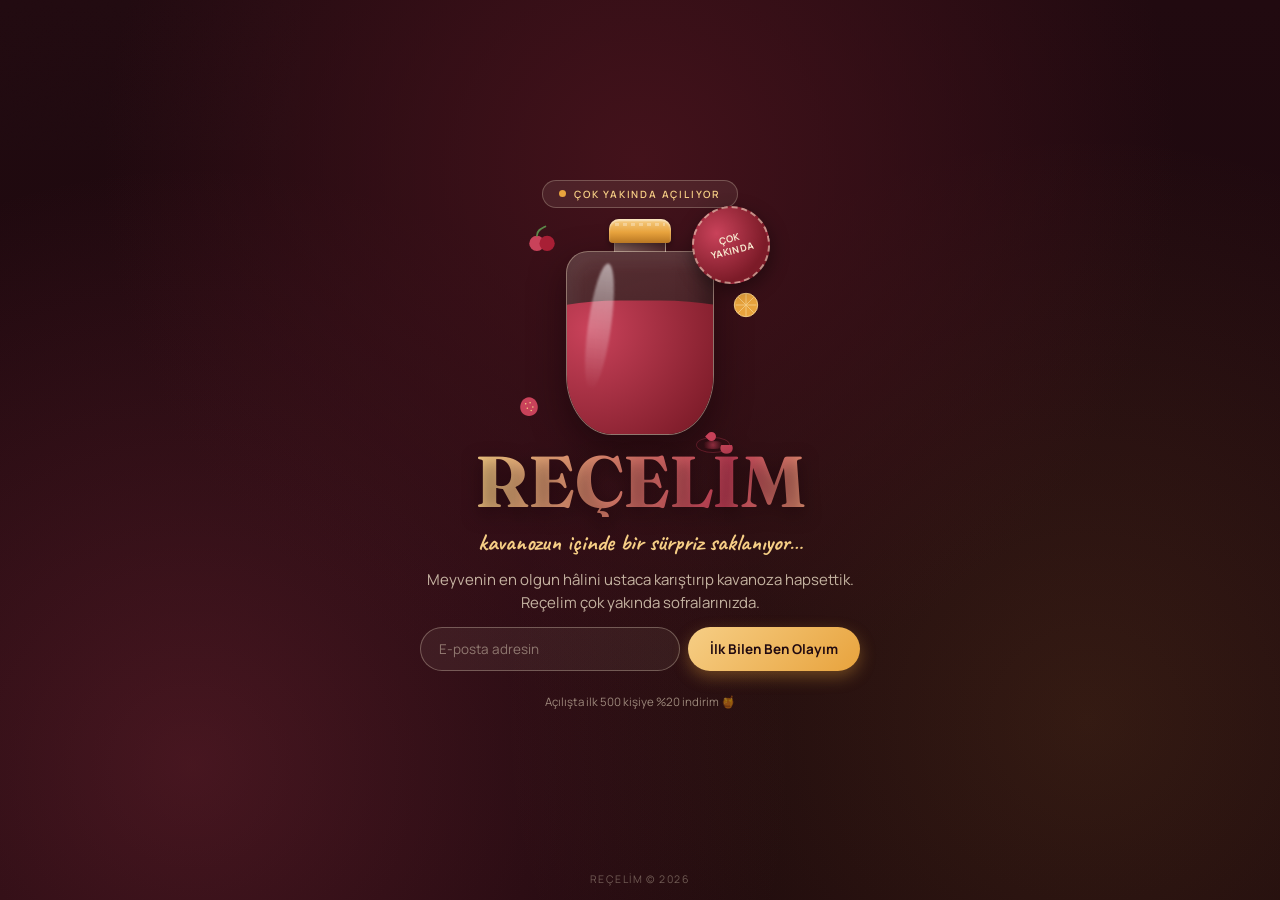
==== index.html @ 89a9e4af "Coming soon sayfası eklendi" ====
<!DOCTYPE html>
<html lang="tr">
<head>
<meta charset="UTF-8">
<meta name="viewport" content="width=device-width, initial-scale=1.0">
<title>Reçelim — Çok Yakında</title>
<link rel="preconnect" href="https://fonts.googleapis.com">
<link rel="preconnect" href="https://fonts.gstatic.com" crossorigin>
<link href="https://fonts.googleapis.com/css2?family=Fraunces:ital,opsz,wght@0,9..144,600;0,9..144,700;1,9..144,600&family=Caveat:wght@600;700&family=Manrope:wght@400;500;600;700&display=swap" rel="stylesheet">
<style>
  :root{
    --bg-deep:#210A10;
    --bg-mid:#43121B;
    --jam-red:#7C1B28;
    --jam-glow:#C9425A;
    --gold:#E8A33D;
    --gold-light:#F6CE85;
    --cream:#F7EAD0;
    --ink:#210A10;
  }

  *{ box-sizing:border-box; }

  html,body{
    height:100%;
    margin:0;
    background:var(--bg-deep);
    overflow:hidden;
  }

  body{
    font-family:'Manrope', sans-serif;
    color:var(--cream);
    position:relative;
    min-height:100vh;
    display:flex;
    align-items:center;
    justify-content:center;
  }

  /* ---------- background ---------- */
  .bg{
    position:fixed;
    inset:0;
    background:
      radial-gradient(circle at 50% 18%, var(--bg-mid) 0%, transparent 55%),
      radial-gradient(circle at 15% 85%, rgba(201,66,90,0.25) 0%, transparent 45%),
      radial-gradient(circle at 85% 80%, rgba(232,163,61,0.12) 0%, transparent 45%),
      linear-gradient(180deg, var(--bg-deep) 0%, #1a070c 100%);
    z-index:0;
  }

  .grain{
    position:fixed;
    inset:0;
    opacity:0.05;
    mix-blend-mode:overlay;
    pointer-events:none;
    z-index:1;
  }

  .bubbles{
    position:fixed;
    inset:0;
    z-index:1;
    pointer-events:none;
    overflow:hidden;
  }
  .bubble{
    position:absolute;
    bottom:-40px;
    border-radius:50%;
    background:radial-gradient(circle at 35% 30%, rgba(246,206,133,0.55), rgba(201,66,90,0.15) 60%, transparent 75%);
    filter:blur(0.5px);
    animation:rise linear infinite;
  }
  @keyframes rise{
    0%{ transform:translateY(0) scale(0.8); opacity:0; }
    10%{ opacity:0.8; }
    90%{ opacity:0.5; }
    100%{ transform:translateY(-110vh) scale(1.1); opacity:0; }
  }

  /* ---------- layout ---------- */
  .stage{
    position:relative;
    z-index:2;
    width:100%;
    height:100vh;
    display:flex;
    flex-direction:column;
    align-items:center;
    justify-content:center;
    gap:clamp(6px, 1.2vh, 14px);
    padding:2vh 4vw;
    text-align:center;
  }

  .eyebrow{
    display:inline-flex;
    align-items:center;
    gap:8px;
    padding:6px 16px;
    border-radius:999px;
    background:rgba(247,234,208,0.08);
    border:1px solid rgba(247,234,208,0.25);
    font-size:clamp(10px,1.1vh,12px);
    letter-spacing:0.18em;
    font-weight:600;
    text-transform:uppercase;
    color:var(--gold-light);
    opacity:0;
    animation:riseIn 0.7s ease-out 0.15s forwards;
  }
  .dot{
    width:7px; height:7px; border-radius:50%;
    background:var(--gold);
    box-shadow:0 0 0 rgba(232,163,61,0.6);
    animation:pulseDot 1.8s ease-in-out infinite;
  }
  @keyframes pulseDot{
    0%,100%{ box-shadow:0 0 0 0 rgba(232,163,61,0.55); }
    50%{ box-shadow:0 0 0 6px rgba(232,163,61,0); }
  }

  /* ---------- jar composition ---------- */
  .jar-scene{
    position:relative;
    width:clamp(150px, 20vh, 220px);
    height:clamp(160px, 24vh, 240px);
    display:flex;
    flex-direction:column;
    align-items:center;
    opacity:0;
    transform:translateY(26px) scale(0.9);
    animation:jarIn 0.9s cubic-bezier(.2,.9,.25,1.2) 0.35s forwards;
  }
  @keyframes jarIn{
    to{ opacity:1; transform:translateY(0) scale(1); }
  }

  .steam{ position:absolute; top:-26px; left:50%; transform:translateX(-50%); display:flex; gap:10px; z-index:5; }
  .steam span{
    width:3px; height:22px; border-radius:3px;
    background:linear-gradient(180deg, rgba(247,234,208,0), rgba(247,234,208,0.55), rgba(247,234,208,0));
    animation:steamUp 2.6s ease-in-out infinite;
    opacity:0;
  }
  .steam span:nth-child(1){ animation-delay:0.2s; }
  .steam span:nth-child(2){ animation-delay:0.9s; }
  .steam span:nth-child(3){ animation-delay:1.6s; }
  @keyframes steamUp{
    0%{ transform:translateY(6px) scaleY(0.6) rotate(-3deg); opacity:0; }
    30%{ opacity:0.7; }
    100%{ transform:translateY(-24px) scaleY(1.3) rotate(4deg); opacity:0; }
  }

  .lid{
    width:34%;
    aspect-ratio:5/2;
    background:linear-gradient(180deg, var(--gold-light) 0%, var(--gold) 55%, #B97723 100%);
    border-radius:10px 10px 4px 4px;
    position:relative;
    z-index:4;
    box-shadow:0 3px 6px rgba(0,0,0,0.35), inset 0 2px 2px rgba(255,255,255,0.5);
    animation:lidPop 0.9s ease-out 1.1s;
  }
  .lid::after{
    content:"";
    position:absolute; inset:4px 6px auto 6px; height:3px;
    background:repeating-linear-gradient(90deg, rgba(255,255,255,0.5) 0 4px, transparent 4px 8px);
    opacity:0.6;
  }
  @keyframes lidPop{
    0%{ transform:translateY(0); }
    30%{ transform:translateY(-6px); }
    55%{ transform:translateY(1px); }
    100%{ transform:translateY(0); }
  }

  .neck{
    width:29%;
    height:6%;
    margin-top:-2%;
    background:linear-gradient(90deg, rgba(247,234,208,0.35), rgba(247,234,208,0.12));
    border-left:1px solid rgba(247,234,208,0.4);
    border-right:1px solid rgba(247,234,208,0.4);
    z-index:3;
  }

  .jar-body{
    width:82%;
    flex:1;
    margin-top:-1px;
    border-radius:22px 22px 46px 46px / 22px 22px 60px 60px;
    background:linear-gradient(160deg, rgba(247,234,208,0.14), rgba(247,234,208,0.05));
    border:1.5px solid rgba(247,234,208,0.4);
    box-shadow:
      inset -10px -14px 26px rgba(0,0,0,0.35),
      inset 8px 10px 18px rgba(255,255,255,0.08),
      0 14px 34px rgba(20,4,7,0.55);
    position:relative;
    overflow:hidden;
    z-index:2;
  }

  .jam-liquid{
    position:absolute;
    left:50%;
    bottom:0;
    width:230%;
    height:78%;
    background:radial-gradient(circle at 35% 20%, var(--jam-glow), var(--jam-red) 60%);
    border-radius:44%;
    transform:translate(-50%, 6%) rotate(0deg);
    animation:wave 7s linear infinite;
  }
  .jam-liquid.two{
    height:74%;
    opacity:0.55;
    animation-duration:9s;
    animation-direction:reverse;
    background:radial-gradient(circle at 60% 25%, var(--jam-red), #5B131D 65%);
  }
  @keyframes wave{
    from{ transform:translate(-50%, 6%) rotate(0deg); }
    to{ transform:translate(-50%, 6%) rotate(360deg); }
  }

  .jar-shine{
    position:absolute;
    top:6%;
    left:14%;
    width:16%;
    height:70%;
    background:linear-gradient(180deg, rgba(255,255,255,0.55), rgba(255,255,255,0));
    border-radius:50%;
    filter:blur(1px);
    transform:rotate(8deg);
    z-index:3;
    pointer-events:none;
  }

  .drip{
    position:absolute;
    right:8%;
    bottom:-6px;
    width:9px; height:9px;
    background:var(--jam-glow);
    border-radius:50% 50% 50% 0;
    transform:rotate(45deg);
    animation:dripFall 3.4s ease-in 0.6s infinite;
    z-index:5;
  }
  @keyframes dripFall{
    0%{ transform:translateY(0) rotate(45deg); opacity:0; }
    8%{ opacity:1; }
    55%{ transform:translateY(46px) rotate(45deg); opacity:1; }
    62%{ opacity:0; }
    100%{ opacity:0; }
  }

  .puddle{
    position:absolute;
    bottom:-14px;
    right:2%;
    width:26px; height:8px;
    border-radius:50%;
    background:radial-gradient(circle, var(--jam-glow), transparent 70%);
    opacity:0.7;
  }
  .puddle::after{
    content:"";
    position:absolute; inset:-4px;
    border-radius:50%;
    border:1px solid rgba(201,66,90,0.5);
    animation:ripple 3.4s ease-out 0.9s infinite;
  }
  @keyframes ripple{
    0%{ transform:scale(0.4); opacity:0; }
    10%{ opacity:0.7; }
    60%{ transform:scale(2.2); opacity:0; }
    100%{ opacity:0; }
  }

  /* ---------- floating fruit ---------- */
  .fruit{
    position:absolute;
    z-index:3;
    opacity:0;
    animation:fruitIn 0.6s ease-out forwards, floaty 5s ease-in-out infinite;
  }
  .fruit svg{ width:100%; height:100%; display:block; }
  @keyframes fruitIn{ to{ opacity:1; } }
  @keyframes floaty{
    0%,100%{ transform:translateY(0) rotate(0deg); }
    50%{ transform:translateY(-10px) rotate(6deg); }
  }
  .f1{ width:34px; height:34px; top:2%; left:-14%; animation-delay:1.2s, 0s; animation-duration:0.6s, 4.5s; }
  .f2{ width:26px; height:26px; top:34%; right:-16%; animation-delay:1.4s, 0.6s; animation-duration:0.6s, 5.4s; }
  .f3{ width:22px; height:22px; bottom:8%; left:-18%; animation-delay:1.6s, 1.2s; animation-duration:0.6s, 4.8s; }

  /* ---------- badge / wax seal ---------- */
  .seal{
    position:absolute;
    top:-6%;
    right:-22%;
    width:78px; height:78px;
    border-radius:50%;
    background:radial-gradient(circle at 35% 30%, var(--jam-glow), var(--jam-red) 70%);
    border:2px dashed rgba(247,234,208,0.55);
    display:flex; align-items:center; justify-content:center;
    color:var(--cream);
    text-align:center;
    font-family:'Manrope', sans-serif;
    font-weight:700;
    font-size:9.5px;
    letter-spacing:0.05em;
    line-height:1.25;
    transform:rotate(-14deg) scale(0);
    box-shadow:0 6px 18px rgba(0,0,0,0.4), 0 0 0 rgba(232,163,61,0.5);
    z-index:6;
    animation:sealIn 0.7s cubic-bezier(.3,1.4,.4,1) 1.5s forwards, sealPulse 2.6s ease-in-out 2.3s infinite;
  }
  @keyframes sealIn{ to{ transform:rotate(-14deg) scale(1); } }
  @keyframes sealPulse{
    0%,100%{ box-shadow:0 6px 18px rgba(0,0,0,0.4), 0 0 0 0 rgba(232,163,61,0.35); }
    50%{ box-shadow:0 6px 18px rgba(0,0,0,0.4), 0 0 0 8px rgba(232,163,61,0); }
  }

  /* ---------- typography ---------- */
  .wordmark{
    font-family:'Fraunces', serif;
    font-weight:700;
    font-size:clamp(2.6rem, 8vh, 5.2rem);
    letter-spacing:-0.01em;
    line-height:1;
    margin:0;
    background:linear-gradient(100deg, var(--gold-light) 0%, var(--jam-glow) 35%, var(--gold-light) 55%, var(--gold) 80%);
    background-size:220% 100%;
    -webkit-background-clip:text;
    background-clip:text;
    color:transparent;
    text-shadow:0 6px 18px rgba(20,4,7,0.5);
    opacity:0;
    animation:riseIn 0.8s ease-out 1.05s forwards, shine 5s linear 2s infinite;
  }
  @keyframes shine{
    0%{ background-position:0% 0%; }
    100%{ background-position:220% 0%; }
  }

  .tagline{
    font-family:'Caveat', cursive;
    font-weight:700;
    font-size:clamp(1.1rem, 2.6vh, 1.6rem);
    color:var(--gold-light);
    transform:rotate(-2deg);
    margin:0;
    opacity:0;
    animation:riseIn 0.7s ease-out 1.3s forwards;
  }

  .desc{
    max-width:min(90vw, 480px);
    font-size:clamp(12.5px, 1.7vh, 15px);
    line-height:1.55;
    color:rgba(247,234,208,0.75);
    margin:0;
    opacity:0;
    animation:riseIn 0.7s ease-out 1.5s forwards;
  }

  .form{
    display:flex;
    gap:8px;
    margin-top:2px;
    opacity:0;
    animation:riseIn 0.7s ease-out 1.7s forwards;
    flex-wrap:wrap;
    justify-content:center;
  }

  .form input{
    font-family:'Manrope', sans-serif;
    font-size:13.5px;
    padding:12px 18px;
    border-radius:999px;
    border:1px solid rgba(247,234,208,0.3);
    background:rgba(247,234,208,0.06);
    color:var(--cream);
    width:min(58vw, 260px);
    outline-offset:2px;
  }
  .form input::placeholder{ color:rgba(247,234,208,0.45); }
  .form input:focus-visible{ outline:2px solid var(--gold); border-color:var(--gold); }

  .form button{
    font-family:'Manrope', sans-serif;
    font-weight:700;
    font-size:13.5px;
    padding:12px 22px;
    border-radius:999px;
    border:none;
    cursor:pointer;
    color:var(--ink);
    background:linear-gradient(135deg, var(--gold-light), var(--gold));
    box-shadow:0 6px 16px rgba(232,163,61,0.35);
    transition:transform 0.2s ease, box-shadow 0.2s ease;
  }
  .form button:hover{ transform:translateY(-2px); box-shadow:0 10px 22px rgba(232,163,61,0.45); }
  .form button:focus-visible{ outline:3px solid var(--gold-light); outline-offset:2px; }
  .form button:active{ transform:translateY(0); }

  .finePrint{
    font-size:11.5px;
    color:rgba(247,234,208,0.55);
    opacity:0;
    animation:riseIn 0.7s ease-out 1.85s forwards;
  }

  @keyframes riseIn{
    from{ opacity:0; transform:translateY(16px); }
    to{ opacity:1; transform:translateY(0); }
  }

  footer{
    position:fixed;
    bottom:14px;
    left:0; right:0;
    text-align:center;
    font-size:10.5px;
    letter-spacing:0.14em;
    text-transform:uppercase;
    color:rgba(247,234,208,0.35);
    z-index:2;
  }

  @media (max-width:520px){
    .seal{ width:64px; height:64px; font-size:8.5px; top:-4%; right:-20%; }
    .fruit{ display:none; }
  }

  @media (prefers-reduced-motion: reduce){
    *{ animation-duration:0.01ms !important; animation-iteration-count:1 !important; }
    .jam-liquid, .jam-liquid.two, .steam span, .drip, .puddle::after, .wordmark, .bubble{ animation:none !important; }
  }
</style>
</head>
<body>

  <div class="bg"></div>
  <svg class="grain" xmlns="http://www.w3.org/2000/svg">
    <filter id="n"><feTurbulence type="fractalNoise" baseFrequency="0.8" numOctaves="2" stitchTiles="stitch"/></filter>
    <rect width="100%" height="100%" filter="url(#n)"/>
  </svg>

  <div class="bubbles" id="bubbles"></div>

  <div class="stage">

    <div class="eyebrow"><span class="dot"></span>ÇOK YAKINDA AÇILIYOR</div>

    <div class="jar-scene">
      <div class="seal">ÇOK<br>YAKINDA</div>

      <div class="fruit f1">
        <svg viewBox="0 0 40 40"><circle cx="14" cy="24" r="9" fill="#C9425A"/><circle cx="26" cy="24" r="9" fill="#A81F35"/><path d="M14 15 C14 8, 20 6, 24 4" stroke="#5B8A4A" stroke-width="2" fill="none" stroke-linecap="round"/></svg>
      </div>
      <div class="fruit f2">
        <svg viewBox="0 0 40 40"><circle cx="20" cy="20" r="18" fill="#E8A33D"/><circle cx="20" cy="20" r="18" fill="none" stroke="#F6CE85" stroke-width="1.5"/><g stroke="#F6CE85" stroke-width="1.3"><path d="M20 3 V37"/><path d="M4 20 H36"/><path d="M8 8 L32 32"/><path d="M32 8 L8 32"/></g></svg>
      </div>
      <div class="fruit f3">
        <svg viewBox="0 0 40 40"><path d="M20 4 C30 4 36 14 36 22 C36 32 29 38 20 38 C11 38 4 32 4 22 C4 14 10 4 20 4 Z" fill="#C9425A"/><circle cx="14" cy="16" r="1.4" fill="#F6CE85"/><circle cx="22" cy="14" r="1.4" fill="#F6CE85"/><circle cx="27" cy="22" r="1.4" fill="#F6CE85"/><circle cx="17" cy="24" r="1.4" fill="#F6CE85"/><circle cx="24" cy="28" r="1.4" fill="#F6CE85"/></svg>
      </div>

      <div class="steam"><span></span><span></span><span></span></div>
      <div class="lid"></div>
      <div class="neck"></div>
      <div class="jar-body">
        <div class="jam-liquid two"></div>
        <div class="jam-liquid"></div>
        <div class="jar-shine"></div>
      </div>
      <div class="drip"></div>
      <div class="puddle"></div>
    </div>

    <h1 class="wordmark">REÇELİM</h1>
    <p class="tagline">kavanozun içinde bir sürpriz saklanıyor…</p>
    <p class="desc">Meyvenin en olgun hâlini ustaca karıştırıp kavanoza hapsettik. Reçelim çok yakında sofralarınızda.</p>

    <form class="form" onsubmit="return false;">
      <label class="visually-hidden" for="email" style="position:absolute; left:-9999px;">E-posta adresin</label>
      <input id="email" type="email" placeholder="E-posta adresin" required>
      <button type="submit">İlk Bilen Ben Olayım</button>
    </form>
    <p class="finePrint">Açılışta ilk 500 kişiye %20 indirim 🍯</p>

  </div>

  <footer>Reçelim © 2026</footer>

<script>
  // ambient rising bubbles
  const container = document.getElementById('bubbles');
  const count = 16;
  for(let i=0;i<count;i++){
    const b = document.createElement('div');
    b.className = 'bubble';
    const size = 6 + Math.random()*16;
    b.style.width = size+'px';
    b.style.height = size+'px';
    b.style.left = Math.random()*100+'vw';
    b.style.animationDuration = (7 + Math.random()*8)+'s';
    b.style.animationDelay = (Math.random()*8)+'s';
    container.appendChild(b);
  }
</script>

</body>
</html>
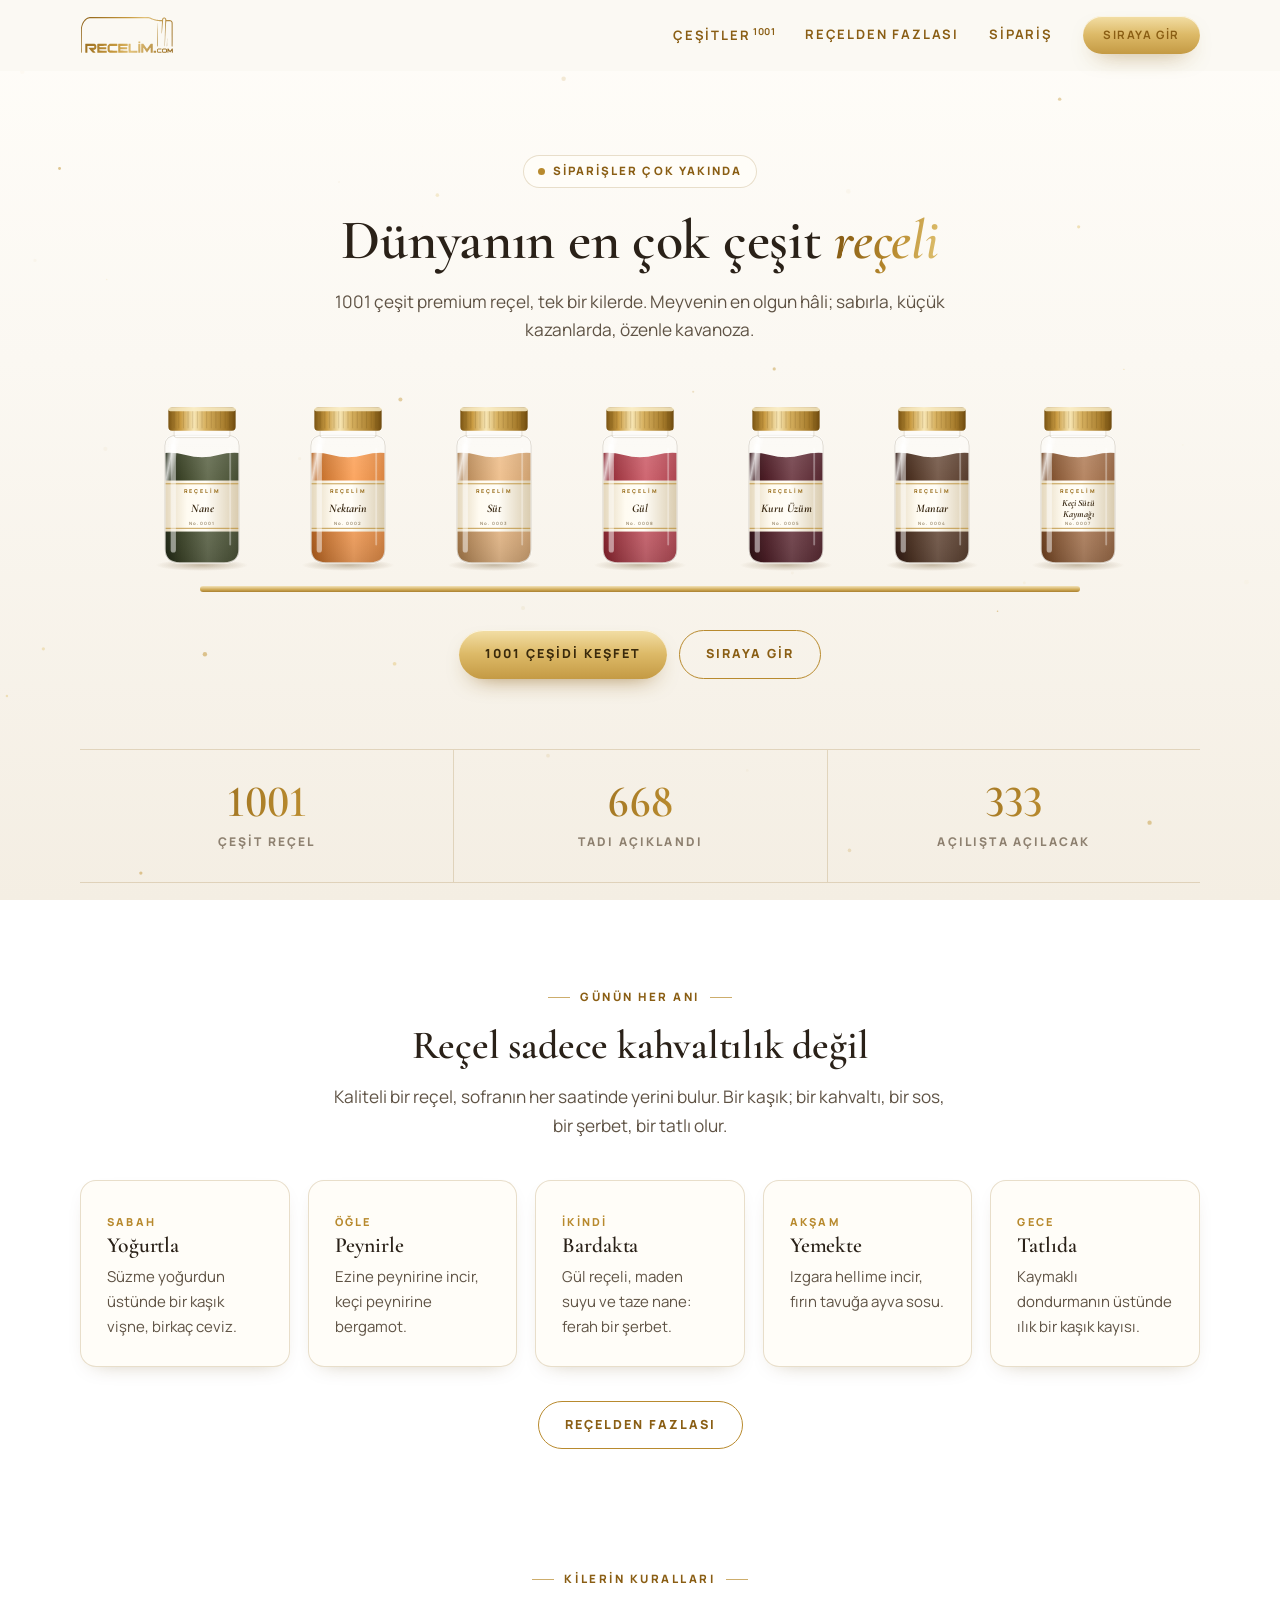
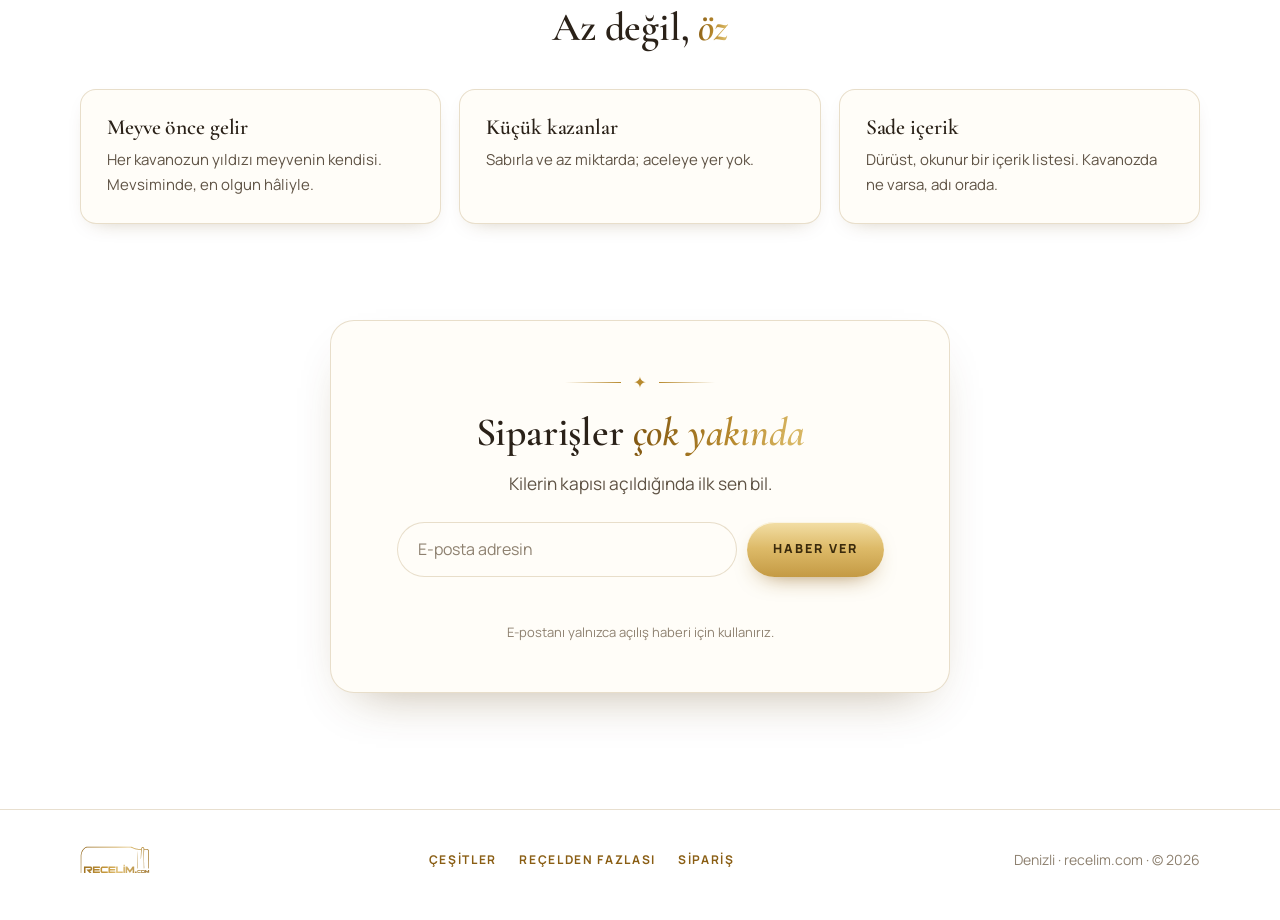
==== commit 89dfa1a4: "Yeni site: açık ve altın temalı 4 sayfa, 1001 çeşit kiler, gerçekçi kavanozlar Ana sayfa, 1001 çeşit" ====
--- a/index.html
+++ b/index.html
@@ -3,520 +3,156 @@
 <head>
 <meta charset="UTF-8">
 <meta name="viewport" content="width=device-width, initial-scale=1.0">
-<title>Reçelim — Çok Yakında</title>
+<title>Reçelim — Dünyanın En Çok Çeşit Reçeli · 1001 Çeşit</title>
+<meta name="description" content="Reçelim: 1001 çeşit premium reçel, tek bir kilerde. Siparişler çok yakında açılıyor.">
+<meta name="theme-color" content="#FBF8F2">
+<meta property="og:title" content="Reçelim — Dünyanın En Çok Çeşit Reçeli">
+<meta property="og:description" content="1001 çeşit premium reçel, tek bir kilerde. Siparişler çok yakında.">
+<meta property="og:type" content="website">
+<meta property="og:image" content="assets/logo/recelim-logo-transparent.png">
+<link rel="icon" href="assets/favicon.svg" type="image/svg+xml">
+<link rel="apple-touch-icon" href="assets/apple-touch-icon.png">
 <link rel="preconnect" href="https://fonts.googleapis.com">
 <link rel="preconnect" href="https://fonts.gstatic.com" crossorigin>
-<link href="https://fonts.googleapis.com/css2?family=Fraunces:ital,opsz,wght@0,9..144,600;0,9..144,700;1,9..144,600&family=Caveat:wght@600;700&family=Manrope:wght@400;500;600;700&display=swap" rel="stylesheet">
+<link href="https://fonts.googleapis.com/css2?family=Cormorant+Garamond:ital,wght@0,500;0,600;0,700;1,500;1,600;1,700&family=Manrope:wght@400;500;600;700;800&display=swap" rel="stylesheet">
+<link rel="stylesheet" href="assets/css/style.css">
 <style>
-  :root{
-    --bg-deep:#210A10;
-    --bg-mid:#43121B;
-    --jam-red:#7C1B28;
-    --jam-glow:#C9425A;
-    --gold:#E8A33D;
-    --gold-light:#F6CE85;
-    --cream:#F7EAD0;
-    --ink:#210A10;
-  }
-
-  *{ box-sizing:border-box; }
-
-  html,body{
-    height:100%;
-    margin:0;
-    background:var(--bg-deep);
-    overflow:hidden;
-  }
-
-  body{
-    font-family:'Manrope', sans-serif;
-    color:var(--cream);
-    position:relative;
-    min-height:100vh;
-    display:flex;
-    align-items:center;
-    justify-content:center;
-  }
-
-  /* ---------- background ---------- */
-  .bg{
-    position:fixed;
-    inset:0;
-    background:
-      radial-gradient(circle at 50% 18%, var(--bg-mid) 0%, transparent 55%),
-      radial-gradient(circle at 15% 85%, rgba(201,66,90,0.25) 0%, transparent 45%),
-      radial-gradient(circle at 85% 80%, rgba(232,163,61,0.12) 0%, transparent 45%),
-      linear-gradient(180deg, var(--bg-deep) 0%, #1a070c 100%);
-    z-index:0;
-  }
-
-  .grain{
-    position:fixed;
-    inset:0;
-    opacity:0.05;
-    mix-blend-mode:overlay;
-    pointer-events:none;
-    z-index:1;
-  }
-
-  .bubbles{
-    position:fixed;
-    inset:0;
-    z-index:1;
-    pointer-events:none;
-    overflow:hidden;
-  }
-  .bubble{
-    position:absolute;
-    bottom:-40px;
-    border-radius:50%;
-    background:radial-gradient(circle at 35% 30%, rgba(246,206,133,0.55), rgba(201,66,90,0.15) 60%, transparent 75%);
-    filter:blur(0.5px);
-    animation:rise linear infinite;
-  }
-  @keyframes rise{
-    0%{ transform:translateY(0) scale(0.8); opacity:0; }
-    10%{ opacity:0.8; }
-    90%{ opacity:0.5; }
-    100%{ transform:translateY(-110vh) scale(1.1); opacity:0; }
-  }
-
-  /* ---------- layout ---------- */
-  .stage{
-    position:relative;
-    z-index:2;
-    width:100%;
-    height:100vh;
-    display:flex;
-    flex-direction:column;
-    align-items:center;
-    justify-content:center;
-    gap:clamp(6px, 1.2vh, 14px);
-    padding:2vh 4vw;
-    text-align:center;
-  }
-
-  .eyebrow{
-    display:inline-flex;
-    align-items:center;
-    gap:8px;
-    padding:6px 16px;
-    border-radius:999px;
-    background:rgba(247,234,208,0.08);
-    border:1px solid rgba(247,234,208,0.25);
-    font-size:clamp(10px,1.1vh,12px);
-    letter-spacing:0.18em;
-    font-weight:600;
-    text-transform:uppercase;
-    color:var(--gold-light);
-    opacity:0;
-    animation:riseIn 0.7s ease-out 0.15s forwards;
-  }
-  .dot{
-    width:7px; height:7px; border-radius:50%;
-    background:var(--gold);
-    box-shadow:0 0 0 rgba(232,163,61,0.6);
-    animation:pulseDot 1.8s ease-in-out infinite;
-  }
-  @keyframes pulseDot{
-    0%,100%{ box-shadow:0 0 0 0 rgba(232,163,61,0.55); }
-    50%{ box-shadow:0 0 0 6px rgba(232,163,61,0); }
-  }
-
-  /* ---------- jar composition ---------- */
-  .jar-scene{
-    position:relative;
-    width:clamp(150px, 20vh, 220px);
-    height:clamp(160px, 24vh, 240px);
-    display:flex;
-    flex-direction:column;
-    align-items:center;
-    opacity:0;
-    transform:translateY(26px) scale(0.9);
-    animation:jarIn 0.9s cubic-bezier(.2,.9,.25,1.2) 0.35s forwards;
-  }
-  @keyframes jarIn{
-    to{ opacity:1; transform:translateY(0) scale(1); }
-  }
-
-  .steam{ position:absolute; top:-26px; left:50%; transform:translateX(-50%); display:flex; gap:10px; z-index:5; }
-  .steam span{
-    width:3px; height:22px; border-radius:3px;
-    background:linear-gradient(180deg, rgba(247,234,208,0), rgba(247,234,208,0.55), rgba(247,234,208,0));
-    animation:steamUp 2.6s ease-in-out infinite;
-    opacity:0;
-  }
-  .steam span:nth-child(1){ animation-delay:0.2s; }
-  .steam span:nth-child(2){ animation-delay:0.9s; }
-  .steam span:nth-child(3){ animation-delay:1.6s; }
-  @keyframes steamUp{
-    0%{ transform:translateY(6px) scaleY(0.6) rotate(-3deg); opacity:0; }
-    30%{ opacity:0.7; }
-    100%{ transform:translateY(-24px) scaleY(1.3) rotate(4deg); opacity:0; }
-  }
-
-  .lid{
-    width:34%;
-    aspect-ratio:5/2;
-    background:linear-gradient(180deg, var(--gold-light) 0%, var(--gold) 55%, #B97723 100%);
-    border-radius:10px 10px 4px 4px;
-    position:relative;
-    z-index:4;
-    box-shadow:0 3px 6px rgba(0,0,0,0.35), inset 0 2px 2px rgba(255,255,255,0.5);
-    animation:lidPop 0.9s ease-out 1.1s;
-  }
-  .lid::after{
-    content:"";
-    position:absolute; inset:4px 6px auto 6px; height:3px;
-    background:repeating-linear-gradient(90deg, rgba(255,255,255,0.5) 0 4px, transparent 4px 8px);
-    opacity:0.6;
-  }
-  @keyframes lidPop{
-    0%{ transform:translateY(0); }
-    30%{ transform:translateY(-6px); }
-    55%{ transform:translateY(1px); }
-    100%{ transform:translateY(0); }
-  }
-
-  .neck{
-    width:29%;
-    height:6%;
-    margin-top:-2%;
-    background:linear-gradient(90deg, rgba(247,234,208,0.35), rgba(247,234,208,0.12));
-    border-left:1px solid rgba(247,234,208,0.4);
-    border-right:1px solid rgba(247,234,208,0.4);
-    z-index:3;
-  }
-
-  .jar-body{
-    width:82%;
-    flex:1;
-    margin-top:-1px;
-    border-radius:22px 22px 46px 46px / 22px 22px 60px 60px;
-    background:linear-gradient(160deg, rgba(247,234,208,0.14), rgba(247,234,208,0.05));
-    border:1.5px solid rgba(247,234,208,0.4);
-    box-shadow:
-      inset -10px -14px 26px rgba(0,0,0,0.35),
-      inset 8px 10px 18px rgba(255,255,255,0.08),
-      0 14px 34px rgba(20,4,7,0.55);
-    position:relative;
-    overflow:hidden;
-    z-index:2;
-  }
-
-  .jam-liquid{
-    position:absolute;
-    left:50%;
-    bottom:0;
-    width:230%;
-    height:78%;
-    background:radial-gradient(circle at 35% 20%, var(--jam-glow), var(--jam-red) 60%);
-    border-radius:44%;
-    transform:translate(-50%, 6%) rotate(0deg);
-    animation:wave 7s linear infinite;
-  }
-  .jam-liquid.two{
-    height:74%;
-    opacity:0.55;
-    animation-duration:9s;
-    animation-direction:reverse;
-    background:radial-gradient(circle at 60% 25%, var(--jam-red), #5B131D 65%);
-  }
-  @keyframes wave{
-    from{ transform:translate(-50%, 6%) rotate(0deg); }
-    to{ transform:translate(-50%, 6%) rotate(360deg); }
-  }
-
-  .jar-shine{
-    position:absolute;
-    top:6%;
-    left:14%;
-    width:16%;
-    height:70%;
-    background:linear-gradient(180deg, rgba(255,255,255,0.55), rgba(255,255,255,0));
-    border-radius:50%;
-    filter:blur(1px);
-    transform:rotate(8deg);
-    z-index:3;
-    pointer-events:none;
-  }
-
-  .drip{
-    position:absolute;
-    right:8%;
-    bottom:-6px;
-    width:9px; height:9px;
-    background:var(--jam-glow);
-    border-radius:50% 50% 50% 0;
-    transform:rotate(45deg);
-    animation:dripFall 3.4s ease-in 0.6s infinite;
-    z-index:5;
-  }
-  @keyframes dripFall{
-    0%{ transform:translateY(0) rotate(45deg); opacity:0; }
-    8%{ opacity:1; }
-    55%{ transform:translateY(46px) rotate(45deg); opacity:1; }
-    62%{ opacity:0; }
-    100%{ opacity:0; }
-  }
-
-  .puddle{
-    position:absolute;
-    bottom:-14px;
-    right:2%;
-    width:26px; height:8px;
-    border-radius:50%;
-    background:radial-gradient(circle, var(--jam-glow), transparent 70%);
-    opacity:0.7;
-  }
-  .puddle::after{
-    content:"";
-    position:absolute; inset:-4px;
-    border-radius:50%;
-    border:1px solid rgba(201,66,90,0.5);
-    animation:ripple 3.4s ease-out 0.9s infinite;
-  }
-  @keyframes ripple{
-    0%{ transform:scale(0.4); opacity:0; }
-    10%{ opacity:0.7; }
-    60%{ transform:scale(2.2); opacity:0; }
-    100%{ opacity:0; }
-  }
-
-  /* ---------- floating fruit ---------- */
-  .fruit{
-    position:absolute;
-    z-index:3;
-    opacity:0;
-    animation:fruitIn 0.6s ease-out forwards, floaty 5s ease-in-out infinite;
-  }
-  .fruit svg{ width:100%; height:100%; display:block; }
-  @keyframes fruitIn{ to{ opacity:1; } }
-  @keyframes floaty{
-    0%,100%{ transform:translateY(0) rotate(0deg); }
-    50%{ transform:translateY(-10px) rotate(6deg); }
-  }
-  .f1{ width:34px; height:34px; top:2%; left:-14%; animation-delay:1.2s, 0s; animation-duration:0.6s, 4.5s; }
-  .f2{ width:26px; height:26px; top:34%; right:-16%; animation-delay:1.4s, 0.6s; animation-duration:0.6s, 5.4s; }
-  .f3{ width:22px; height:22px; bottom:8%; left:-18%; animation-delay:1.6s, 1.2s; animation-duration:0.6s, 4.8s; }
-
-  /* ---------- badge / wax seal ---------- */
-  .seal{
-    position:absolute;
-    top:-6%;
-    right:-22%;
-    width:78px; height:78px;
-    border-radius:50%;
-    background:radial-gradient(circle at 35% 30%, var(--jam-glow), var(--jam-red) 70%);
-    border:2px dashed rgba(247,234,208,0.55);
-    display:flex; align-items:center; justify-content:center;
-    color:var(--cream);
-    text-align:center;
-    font-family:'Manrope', sans-serif;
-    font-weight:700;
-    font-size:9.5px;
-    letter-spacing:0.05em;
-    line-height:1.25;
-    transform:rotate(-14deg) scale(0);
-    box-shadow:0 6px 18px rgba(0,0,0,0.4), 0 0 0 rgba(232,163,61,0.5);
-    z-index:6;
-    animation:sealIn 0.7s cubic-bezier(.3,1.4,.4,1) 1.5s forwards, sealPulse 2.6s ease-in-out 2.3s infinite;
-  }
-  @keyframes sealIn{ to{ transform:rotate(-14deg) scale(1); } }
-  @keyframes sealPulse{
-    0%,100%{ box-shadow:0 6px 18px rgba(0,0,0,0.4), 0 0 0 0 rgba(232,163,61,0.35); }
-    50%{ box-shadow:0 6px 18px rgba(0,0,0,0.4), 0 0 0 8px rgba(232,163,61,0); }
-  }
-
-  /* ---------- typography ---------- */
-  .wordmark{
-    font-family:'Fraunces', serif;
-    font-weight:700;
-    font-size:clamp(2.6rem, 8vh, 5.2rem);
-    letter-spacing:-0.01em;
-    line-height:1;
-    margin:0;
-    background:linear-gradient(100deg, var(--gold-light) 0%, var(--jam-glow) 35%, var(--gold-light) 55%, var(--gold) 80%);
-    background-size:220% 100%;
-    -webkit-background-clip:text;
-    background-clip:text;
-    color:transparent;
-    text-shadow:0 6px 18px rgba(20,4,7,0.5);
-    opacity:0;
-    animation:riseIn 0.8s ease-out 1.05s forwards, shine 5s linear 2s infinite;
-  }
-  @keyframes shine{
-    0%{ background-position:0% 0%; }
-    100%{ background-position:220% 0%; }
-  }
-
-  .tagline{
-    font-family:'Caveat', cursive;
-    font-weight:700;
-    font-size:clamp(1.1rem, 2.6vh, 1.6rem);
-    color:var(--gold-light);
-    transform:rotate(-2deg);
-    margin:0;
-    opacity:0;
-    animation:riseIn 0.7s ease-out 1.3s forwards;
-  }
-
-  .desc{
-    max-width:min(90vw, 480px);
-    font-size:clamp(12.5px, 1.7vh, 15px);
-    line-height:1.55;
-    color:rgba(247,234,208,0.75);
-    margin:0;
-    opacity:0;
-    animation:riseIn 0.7s ease-out 1.5s forwards;
-  }
-
-  .form{
-    display:flex;
-    gap:8px;
-    margin-top:2px;
-    opacity:0;
-    animation:riseIn 0.7s ease-out 1.7s forwards;
-    flex-wrap:wrap;
-    justify-content:center;
-  }
-
-  .form input{
-    font-family:'Manrope', sans-serif;
-    font-size:13.5px;
-    padding:12px 18px;
-    border-radius:999px;
-    border:1px solid rgba(247,234,208,0.3);
-    background:rgba(247,234,208,0.06);
-    color:var(--cream);
-    width:min(58vw, 260px);
-    outline-offset:2px;
-  }
-  .form input::placeholder{ color:rgba(247,234,208,0.45); }
-  .form input:focus-visible{ outline:2px solid var(--gold); border-color:var(--gold); }
-
-  .form button{
-    font-family:'Manrope', sans-serif;
-    font-weight:700;
-    font-size:13.5px;
-    padding:12px 22px;
-    border-radius:999px;
-    border:none;
-    cursor:pointer;
-    color:var(--ink);
-    background:linear-gradient(135deg, var(--gold-light), var(--gold));
-    box-shadow:0 6px 16px rgba(232,163,61,0.35);
-    transition:transform 0.2s ease, box-shadow 0.2s ease;
-  }
-  .form button:hover{ transform:translateY(-2px); box-shadow:0 10px 22px rgba(232,163,61,0.45); }
-  .form button:focus-visible{ outline:3px solid var(--gold-light); outline-offset:2px; }
-  .form button:active{ transform:translateY(0); }
-
-  .finePrint{
-    font-size:11.5px;
-    color:rgba(247,234,208,0.55);
-    opacity:0;
-    animation:riseIn 0.7s ease-out 1.85s forwards;
-  }
-
-  @keyframes riseIn{
-    from{ opacity:0; transform:translateY(16px); }
-    to{ opacity:1; transform:translateY(0); }
-  }
-
-  footer{
-    position:fixed;
-    bottom:14px;
-    left:0; right:0;
-    text-align:center;
-    font-size:10.5px;
-    letter-spacing:0.14em;
-    text-transform:uppercase;
-    color:rgba(247,234,208,0.35);
-    z-index:2;
-  }
-
-  @media (max-width:520px){
-    .seal{ width:64px; height:64px; font-size:8.5px; top:-4%; right:-20%; }
-    .fruit{ display:none; }
-  }
-
-  @media (prefers-reduced-motion: reduce){
-    *{ animation-duration:0.01ms !important; animation-iteration-count:1 !important; }
-    .jam-liquid, .jam-liquid.two, .steam span, .drip, .puddle::after, .wordmark, .bubble{ animation:none !important; }
-  }
+  .hero{ padding:clamp(44px, 7vw, 84px) 0 clamp(40px, 6vw, 70px); text-align:center; }
+  .hero h1{ margin-top:22px; }
+  .hero .lead{ margin-inline:auto; }
+  .hero .shelf{ margin:clamp(34px, 5vw, 52px) auto 0; max-width:880px; }
+  .hero .actions{ display:flex; gap:12px; justify-content:center; flex-wrap:wrap; margin-top:38px; }
+  .hero .shelf .jar-btn:nth-child(n+6){ display:none; }
+  @media (min-width:640px){ .hero .shelf .jar-btn:nth-child(n+6){ display:block; } }
+  @media (max-width:640px){ .hero .shelf .jar{ width:calc((100vw - 64px) / 5); } }
+  .stats{ display:grid; grid-template-columns:repeat(3,1fr); border-top:1px solid var(--line); border-bottom:1px solid var(--line); }
+  .stat{ padding:30px 16px; text-align:center; }
+  .stat + .stat{ border-left:1px solid var(--line); }
+  .stat b{ display:block; font-variant-numeric:lining-nums; font-family:var(--serif); font-size:clamp(2rem, 4vw, 2.8rem); line-height:1; font-weight:600; }
+  .stat span{ display:block; margin-top:8px; font-size:12px; font-weight:800; letter-spacing:.18em; text-transform:uppercase; color:var(--ink-3); }
+  @media (max-width:560px){ .stats{ grid-template-columns:1fr; } .stat + .stat{ border-left:0; border-top:1px solid var(--line); } }
+  .head{ max-width:640px; margin:0 auto 40px; text-align:center; }
+  .waitlist{ max-width:620px; margin:0 auto; text-align:center; background:var(--paper); border:1px solid var(--line); border-radius:24px; padding:clamp(28px, 5vw, 48px); box-shadow:var(--shadow); }
+  .waitlist .form{ justify-content:center; margin-top:24px; }
+  .jar-btn{ position:relative; }
+  .tip{ position:absolute; left:50%; bottom:calc(100% + 4px); transform:translate(-50%, 4px); opacity:0; pointer-events:none;
+    background:var(--paper); border:1px solid var(--line); border-radius:999px; padding:4px 12px; font-size:12px; font-weight:700; white-space:nowrap; color:var(--gold-d);
+    box-shadow:var(--shadow-sm); transition:all .3s var(--ease); }
+  .jar-btn:hover .tip,.jar-btn:focus-visible .tip{ opacity:1; transform:translate(-50%, 0); }
 </style>
 </head>
 <body>
+<a class="skip" href="#main">İçeriğe geç</a>
 
-  <div class="bg"></div>
-  <svg class="grain" xmlns="http://www.w3.org/2000/svg">
-    <filter id="n"><feTurbulence type="fractalNoise" baseFrequency="0.8" numOctaves="2" stitchTiles="stitch"/></filter>
-    <rect width="100%" height="100%" filter="url(#n)"/>
-  </svg>
+<header class="header">
+  <div class="container header__inner">
+    <a class="brand" href="index.html" aria-label="Reçelim ana sayfa"><img src="assets/logo/recelim-logo-gold-dark.svg" alt="Reçelim" width="84" height="34"></a>
+    <button class="menu-btn" aria-expanded="false" aria-controls="site-nav">Menü</button>
+    <nav class="nav" id="site-nav" aria-label="Ana menü">
+      <a href="cesitler.html">Çeşitler<sup>1001</sup></a>
+      <a href="fazlasi.html">Reçelden Fazlası</a>
+      <a href="yakinda.html">Sipariş</a>
+      <a class="btn btn--gold" href="yakinda.html" data-dust>Sıraya Gir</a>
+    </nav>
+  </div>
+</header>
 
-  <div class="bubbles" id="bubbles"></div>
+<main id="main">
+  <section class="hero">
+    <div class="container">
+      <span class="pill" data-reveal><span class="dot"></span>Siparişler çok yakında</span>
+      <h1 data-reveal="80">Dünyanın en çok çeşit <span class="gold"><em>reçeli</em></span></h1>
+      <p class="lead" data-reveal="160">1001 çeşit premium reçel, tek bir kilerde. Meyvenin en olgun hâli; sabırla, küçük kazanlarda, özenle kavanoza.</p>
 
-  <div class="stage">
-
-    <div class="eyebrow"><span class="dot"></span>ÇOK YAKINDA AÇILIYOR</div>
-
-    <div class="jar-scene">
-      <div class="seal">ÇOK<br>YAKINDA</div>
-
-      <div class="fruit f1">
-        <svg viewBox="0 0 40 40"><circle cx="14" cy="24" r="9" fill="#C9425A"/><circle cx="26" cy="24" r="9" fill="#A81F35"/><path d="M14 15 C14 8, 20 6, 24 4" stroke="#5B8A4A" stroke-width="2" fill="none" stroke-linecap="round"/></svg>
-      </div>
-      <div class="fruit f2">
-        <svg viewBox="0 0 40 40"><circle cx="20" cy="20" r="18" fill="#E8A33D"/><circle cx="20" cy="20" r="18" fill="none" stroke="#F6CE85" stroke-width="1.5"/><g stroke="#F6CE85" stroke-width="1.3"><path d="M20 3 V37"/><path d="M4 20 H36"/><path d="M8 8 L32 32"/><path d="M32 8 L8 32"/></g></svg>
-      </div>
-      <div class="fruit f3">
-        <svg viewBox="0 0 40 40"><path d="M20 4 C30 4 36 14 36 22 C36 32 29 38 20 38 C11 38 4 32 4 22 C4 14 10 4 20 4 Z" fill="#C9425A"/><circle cx="14" cy="16" r="1.4" fill="#F6CE85"/><circle cx="22" cy="14" r="1.4" fill="#F6CE85"/><circle cx="27" cy="22" r="1.4" fill="#F6CE85"/><circle cx="17" cy="24" r="1.4" fill="#F6CE85"/><circle cx="24" cy="28" r="1.4" fill="#F6CE85"/></svg>
+      <div class="shelf" data-reveal="240" aria-label="İlk kavanozlarımız">
+        <button class="jar-btn" type="button" data-jar="1" data-width="92"></button>
+        <button class="jar-btn" type="button" data-jar="2" data-width="92"></button>
+        <button class="jar-btn" type="button" data-jar="3" data-width="92"></button>
+        <button class="jar-btn" type="button" data-jar="8" data-width="92"></button>
+        <button class="jar-btn" type="button" data-jar="5" data-width="92"></button>
+        <button class="jar-btn" type="button" data-jar="4" data-width="92"></button>
+        <button class="jar-btn" type="button" data-jar="7" data-width="92"></button>
       </div>
 
-      <div class="steam"><span></span><span></span><span></span></div>
-      <div class="lid"></div>
-      <div class="neck"></div>
-      <div class="jar-body">
-        <div class="jam-liquid two"></div>
-        <div class="jam-liquid"></div>
-        <div class="jar-shine"></div>
+      <div class="actions" data-reveal="320">
+        <a class="btn btn--gold" href="cesitler.html" data-dust>1001 Çeşidi Keşfet</a>
+        <a class="btn btn--line" href="yakinda.html" data-dust>Sıraya Gir</a>
       </div>
-      <div class="drip"></div>
-      <div class="puddle"></div>
     </div>
+  </section>
 
-    <h1 class="wordmark">REÇELİM</h1>
-    <p class="tagline">kavanozun içinde bir sürpriz saklanıyor…</p>
-    <p class="desc">Meyvenin en olgun hâlini ustaca karıştırıp kavanoza hapsettik. Reçelim çok yakında sofralarınızda.</p>
+  <section class="container" data-reveal>
+    <div class="stats">
+      <div class="stat"><b class="gold">1001</b><span>çeşit reçel</span></div>
+      <div class="stat"><b class="gold">668</b><span>tadı açıklandı</span></div>
+      <div class="stat"><b class="gold">333</b><span>açılışta açılacak</span></div>
+    </div>
+  </section>
 
-    <form class="form" onsubmit="return false;">
-      <label class="visually-hidden" for="email" style="position:absolute; left:-9999px;">E-posta adresin</label>
-      <input id="email" type="email" placeholder="E-posta adresin" required>
-      <button type="submit">İlk Bilen Ben Olayım</button>
-    </form>
-    <p class="finePrint">Açılışta ilk 500 kişiye %20 indirim 🍯</p>
+  <section class="section">
+    <div class="container">
+      <div class="head" data-reveal>
+        <p class="kicker">Günün her anı</p>
+        <h2>Reçel sadece kahvaltılık değil</h2>
+        <p class="lead" style="margin-inline:auto">Kaliteli bir reçel, sofranın her saatinde yerini bulur. Bir kaşık; bir kahvaltı, bir sos, bir şerbet, bir tatlı olur.</p>
+      </div>
+      <div class="grid grid--5">
+        <article class="card" data-reveal="0"><span class="time">Sabah</span><h3>Yoğurtla</h3><p>Süzme yoğurdun üstünde bir kaşık vişne, birkaç ceviz.</p></article>
+        <article class="card" data-reveal="80"><span class="time">Öğle</span><h3>Peynirle</h3><p>Ezine peynirine incir, keçi peynirine bergamot.</p></article>
+        <article class="card" data-reveal="160"><span class="time">İkindi</span><h3>Bardakta</h3><p>Gül reçeli, maden suyu ve taze nane: ferah bir şerbet.</p></article>
+        <article class="card" data-reveal="240"><span class="time">Akşam</span><h3>Yemekte</h3><p>Izgara hellime incir, fırın tavuğa ayva sosu.</p></article>
+        <article class="card" data-reveal="320"><span class="time">Gece</span><h3>Tatlıda</h3><p>Kaymaklı dondurmanın üstünde ılık bir kaşık kayısı.</p></article>
+      </div>
+      <p class="center" style="margin-top:34px" data-reveal><a class="btn btn--line" href="fazlasi.html" data-dust>Reçelden Fazlası</a></p>
+    </div>
+  </section>
 
+  <section class="section" style="padding-top:0">
+    <div class="container">
+      <div class="head" data-reveal>
+        <p class="kicker">Kilerin kuralları</p>
+        <h2>Az değil, <span class="gold"><em>öz</em></span></h2>
+      </div>
+      <div class="grid grid--3">
+        <article class="card" data-reveal="0"><h3>Meyve önce gelir</h3><p>Her kavanozun yıldızı meyvenin kendisi. Mevsiminde, en olgun hâliyle.</p></article>
+        <article class="card" data-reveal="100"><h3>Küçük kazanlar</h3><p>Sabırla ve az miktarda; aceleye yer yok.</p></article>
+        <article class="card" data-reveal="200"><h3>Sade içerik</h3><p>Dürüst, okunur bir içerik listesi. Kavanozda ne varsa, adı orada.</p></article>
+      </div>
+    </div>
+  </section>
+
+  <section class="section" style="padding-top:0">
+    <div class="container">
+      <div class="waitlist" data-reveal>
+        <span class="ornament" aria-hidden="true">✦</span>
+        <h2 style="margin-top:14px">Siparişler <span class="gold"><em>çok yakında</em></span></h2>
+        <p class="lead" style="margin-inline:auto">Kilerin kapısı açıldığında ilk sen bil.</p>
+        <form class="form" data-waitlist novalidate>
+          <label class="visually-hidden" for="email">E-posta adresin</label>
+          <input class="input" id="email" type="email" name="email" placeholder="E-posta adresin" autocomplete="email" required>
+          <button class="btn btn--gold" type="submit">Haber Ver</button>
+        </form>
+        <p class="form-msg" role="status" aria-live="polite"></p>
+        <p class="form-note">E-postanı yalnızca açılış haberi için kullanırız.</p>
+      </div>
+    </div>
+  </section>
+</main>
+
+<footer class="footer">
+  <div class="container footer__inner">
+    <img src="assets/logo/recelim-logo-gold-dark.svg" alt="Reçelim" width="70" height="28">
+    <nav aria-label="Alt menü">
+      <a href="cesitler.html">Çeşitler</a>
+      <a href="fazlasi.html">Reçelden Fazlası</a>
+      <a href="yakinda.html">Sipariş</a>
+    </nav>
+    <span>Denizli · recelim.com · © <span data-year>2026</span></span>
   </div>
+</footer>
 
-  <footer>Reçelim © 2026</footer>
-
-<script>
-  // ambient rising bubbles
-  const container = document.getElementById('bubbles');
-  const count = 16;
-  for(let i=0;i<count;i++){
-    const b = document.createElement('div');
-    b.className = 'bubble';
-    const size = 6 + Math.random()*16;
-    b.style.width = size+'px';
-    b.style.height = size+'px';
-    b.style.left = Math.random()*100+'vw';
-    b.style.animationDuration = (7 + Math.random()*8)+'s';
-    b.style.animationDelay = (Math.random()*8)+'s';
-    container.appendChild(b);
-  }
-</script>
-
+<script src="assets/js/jams.js" defer></script>
+<script src="assets/js/site.js" defer></script>
+<script src="assets/js/home.js" defer></script>
 </body>
 </html>
--- a/assets/css/style.css
+++ b/assets/css/style.css
@@ -0,0 +1,231 @@
+:root{
+  --bg:#FBF8F2;
+  --bg-2:#F4EEE3;
+  --paper:#FFFDF8;
+  --ink:#2A2118;
+  --ink-2:#5F5345;
+  --ink-3:#8E8170;
+  --line:rgba(150,112,40,.22);
+  --line-soft:rgba(42,33,24,.08);
+  --gold-d:#8A5E14;
+  --gold:#B88A2E;
+  --gold-l:#E4C67E;
+  --gold-xl:#F6E7BE;
+  --gold-text:linear-gradient(100deg,#7E5410 0%,#B88A2E 30%,#D9B865 48%,#B88A2E 66%,#7E5410 100%);
+  --gold-fill:linear-gradient(180deg,#F3DFA6 0%,#DDBA68 48%,#C49A44 100%);
+  --radius:16px;
+  --shadow:0 22px 50px -28px rgba(90,60,10,.45);
+  --shadow-sm:0 8px 22px -14px rgba(90,60,10,.4);
+  --ease:cubic-bezier(.16,1,.3,1);
+  --serif:'Cormorant Garamond', 'Fraunces', Georgia, serif;
+  --sans:'Manrope', system-ui, -apple-system, sans-serif;
+}
+
+*,*::before,*::after{ box-sizing:border-box; }
+html{ -webkit-text-size-adjust:100%; scroll-behavior:smooth; }
+body{
+  margin:0;
+  min-height:100vh;
+  background:linear-gradient(180deg, #FFFDF9 0%, var(--bg) 40%, var(--bg-2) 100%) fixed;
+  color:var(--ink);
+  font-family:var(--sans);
+  font-size:16px;
+  line-height:1.65;
+  -webkit-font-smoothing:antialiased;
+  overflow-x:hidden;
+}
+img,svg,canvas{ display:block; max-width:100%; }
+a{ color:inherit; }
+button,input,select{ font:inherit; color:inherit; }
+::selection{ background:var(--gold-l); color:var(--ink); }
+:focus-visible{ outline:2px solid var(--gold); outline-offset:3px; border-radius:6px; }
+
+.visually-hidden{ position:absolute!important; width:1px; height:1px; padding:0; margin:-1px; overflow:hidden; clip:rect(0,0,0,0); white-space:nowrap; border:0; }
+.skip{ position:absolute; left:-9999px; top:8px; z-index:100; background:#fff; padding:8px 14px; border-radius:999px; box-shadow:var(--shadow-sm); }
+.skip:focus{ left:12px; }
+
+/* gold dust motes drifting in the background (canvas created by site.js) */
+.motes{ position:fixed; inset:0; z-index:-1; pointer-events:none; }
+
+/* ---------- layout ---------- */
+.container{ width:min(1120px, 100% - 40px); margin-inline:auto; }
+.section{ padding:clamp(56px, 8vw, 96px) 0; }
+.center{ text-align:center; }
+.center .lead{ margin-inline:auto; }
+
+/* ---------- header ---------- */
+.header{
+  position:sticky; top:0; z-index:40;
+  background:rgba(251,248,242,.82);
+  backdrop-filter:blur(12px); -webkit-backdrop-filter:blur(12px);
+  border-bottom:1px solid transparent;
+  transition:border-color .3s, box-shadow .3s;
+}
+.header.is-scrolled{ border-bottom-color:var(--line); box-shadow:0 10px 30px -26px rgba(90,60,10,.6); }
+.header__inner{ display:flex; align-items:center; justify-content:space-between; gap:16px; height:70px; }
+.brand img{ height:38px; width:auto; }
+.nav{ display:flex; align-items:center; gap:30px; }
+.nav a{
+  text-decoration:none; font-size:13px; font-weight:700; letter-spacing:.14em; text-transform:uppercase;
+  color:var(--gold-d); position:relative; padding:6px 0; transition:color .2s;
+}
+.nav a:not(.btn):hover,.nav a[aria-current="page"]{ color:var(--gold); }
+.nav a:not(.btn)::after{
+  content:""; position:absolute; left:0; right:0; bottom:0; height:1px;
+  background:linear-gradient(90deg, transparent, var(--gold), transparent);
+  transform:scaleX(0); transition:transform .4s var(--ease);
+}
+.nav a:not(.btn):hover::after,.nav a[aria-current="page"]::after{ transform:scaleX(1); }
+.nav sup{ font-size:9.5px; margin-left:3px; letter-spacing:.04em; }
+.menu-btn{
+  display:none; background:none; border:1px solid var(--line); border-radius:999px; padding:8px 16px;
+  font-weight:700; font-size:12.5px; letter-spacing:.14em; text-transform:uppercase; color:var(--gold-d); cursor:pointer;
+}
+@media (max-width:860px){
+  .menu-btn{ display:inline-flex; }
+  .nav{
+    position:fixed; inset:70px 0 auto 0; flex-direction:column; align-items:stretch; gap:0;
+    background:rgba(251,248,242,.98); border-bottom:1px solid var(--line); padding:6px 20px 22px;
+    transform:translateY(-8px); opacity:0; visibility:hidden; transition:all .3s var(--ease);
+  }
+  .nav a{ padding:15px 0; font-size:14px; border-bottom:1px solid var(--line-soft); }
+  .nav a:not(.btn)::after{ display:none; }
+  .nav .btn{ margin-top:16px; justify-content:center; }
+  .header.is-open .nav{ transform:none; opacity:1; visibility:visible; }
+}
+
+/* ---------- type ---------- */
+h1,h2,h3,.num{ font-variant-numeric:lining-nums; }
+h1,h2,h3{ font-family:var(--serif); font-weight:600; letter-spacing:-.005em; line-height:1.1; margin:0; color:var(--ink); }
+h1{ font-size:clamp(2.2rem, 4.6vw, 3.5rem); }
+h2{ font-size:clamp(1.8rem, 3.2vw, 2.5rem); }
+h3{ font-size:1.4rem; }
+.gold{
+  background:var(--gold-text); background-size:200% 100%;
+  -webkit-background-clip:text; background-clip:text; color:transparent;
+  animation:goldsheen 6s ease-in-out infinite;
+}
+@keyframes goldsheen{ 0%,100%{ background-position:0% 0; } 50%{ background-position:100% 0; } }
+.lead{ font-size:clamp(1rem, 1.35vw, 1.1rem); color:var(--ink-2); max-width:36em; margin:16px 0 0; }
+.kicker{
+  display:inline-flex; align-items:center; gap:10px;
+  font-size:11.5px; font-weight:800; letter-spacing:.22em; text-transform:uppercase; color:var(--gold-d); margin:0 0 16px;
+}
+.kicker::before,.kicker::after{ content:""; width:22px; height:1px; background:var(--gold); opacity:.7; }
+.muted{ color:var(--ink-3); }
+.pill{
+  display:inline-flex; align-items:center; gap:8px; padding:6px 14px; border-radius:999px;
+  background:var(--paper); border:1px solid var(--line);
+  font-size:11.5px; font-weight:800; letter-spacing:.18em; text-transform:uppercase; color:var(--gold-d);
+}
+.dot{ width:7px; height:7px; border-radius:50%; background:var(--gold); animation:pulse 1.8s ease-in-out infinite; }
+@keyframes pulse{ 0%,100%{ box-shadow:0 0 0 0 rgba(184,138,46,.5); } 50%{ box-shadow:0 0 0 6px rgba(184,138,46,0); } }
+.ornament{ display:flex; align-items:center; justify-content:center; gap:12px; color:var(--gold); margin:0 auto; }
+.ornament::before,.ornament::after{ content:""; width:56px; height:1px; background:linear-gradient(90deg, transparent, var(--gold)); }
+.ornament::after{ transform:scaleX(-1); }
+
+/* ---------- buttons ---------- */
+.btn{
+  position:relative; display:inline-flex; align-items:center; justify-content:center; gap:8px;
+  padding:13px 26px; border-radius:999px; border:0; cursor:pointer;
+  font-weight:800; font-size:12.5px; letter-spacing:.16em; text-transform:uppercase; text-decoration:none; white-space:nowrap;
+  transition:transform .25s var(--ease), box-shadow .25s var(--ease), opacity .2s;
+}
+.btn--gold{
+  color:#3A2A0C; background:var(--gold-fill);
+  box-shadow:inset 0 1px 0 rgba(255,255,255,.7), 0 10px 24px -14px rgba(140,95,20,.9);
+  overflow:hidden;
+}
+.btn--gold::after{
+  content:""; position:absolute; top:0; bottom:0; width:40%; left:-60%;
+  background:linear-gradient(100deg, transparent, rgba(255,255,255,.75), transparent);
+  transform:skewX(-20deg); transition:left .7s var(--ease);
+}
+.btn--gold:hover{ transform:translateY(-2px); box-shadow:inset 0 1px 0 rgba(255,255,255,.7), 0 16px 30px -14px rgba(140,95,20,.9); }
+.btn--gold:hover::after{ left:120%; }
+.btn--line{ color:var(--gold-d); background:transparent; border:1px solid var(--gold); }
+.btn--line:hover{ background:var(--paper); transform:translateY(-2px); }
+.nav .btn{ padding:10px 20px; font-size:11.5px; }
+.btn.is-dusting{ opacity:0; transform:scale(.98); pointer-events:none; }
+.dust-canvas{ position:fixed; inset:0; pointer-events:none; z-index:90; }
+
+/* ---------- forms ---------- */
+.form{ display:flex; gap:10px; flex-wrap:wrap; }
+.form--center{ justify-content:center; }
+.input{
+  flex:1 1 240px; min-width:0; max-width:340px;
+  padding:13px 20px; border-radius:999px;
+  border:1px solid var(--line); background:var(--paper);
+  transition:border-color .2s, box-shadow .2s;
+}
+.input::placeholder{ color:var(--ink-3); }
+.input:focus{ outline:none; border-color:var(--gold); box-shadow:0 0 0 4px rgba(184,138,46,.14); }
+.form-note{ font-size:13px; color:var(--ink-3); margin:12px 0 0; }
+.form-msg{ font-size:14.5px; margin:12px 0 0; min-height:1.5em; color:var(--gold-d); font-weight:700; }
+
+/* ---------- cards ---------- */
+.card{
+  background:var(--paper); border:1px solid var(--line);
+  border-radius:var(--radius); padding:26px; box-shadow:var(--shadow-sm);
+  transition:transform .4s var(--ease), box-shadow .4s var(--ease), border-color .4s;
+}
+.card:hover{ transform:translateY(-4px); box-shadow:var(--shadow); border-color:rgba(184,138,46,.45); }
+.card h3{ font-size:1.35rem; }
+.card p{ margin:8px 0 0; color:var(--ink-2); font-size:15px; }
+.card .time{ font-size:11px; font-weight:800; letter-spacing:.2em; text-transform:uppercase; color:var(--gold); }
+
+.grid{ display:grid; gap:18px; }
+.grid--3{ grid-template-columns:repeat(3, 1fr); }
+.grid--4{ grid-template-columns:repeat(4, 1fr); }
+.grid--5{ grid-template-columns:repeat(5, 1fr); }
+@media (max-width:980px){ .grid--4,.grid--5{ grid-template-columns:repeat(2, 1fr); } }
+@media (max-width:640px){ .grid--3,.grid--4,.grid--5{ grid-template-columns:1fr; } }
+
+/* ---------- jar (realistic SVG, rendered by site.js) ---------- */
+.jar{ display:inline-block; position:relative; width:var(--w, 96px); }
+.jar svg{ width:100%; height:auto; overflow:visible; }
+.jar .glint{ animation:glint 6s ease-in-out infinite; animation-delay:var(--d, 0s); }
+@keyframes glint{ 0%,70%{ transform:translateX(-40px); opacity:0; } 78%{ opacity:.9; } 92%,100%{ transform:translateX(70px); opacity:0; } }
+.jar .wave{ animation:wave 4.5s ease-in-out infinite; animation-delay:var(--d, 0s); transform-origin:50% 50%; }
+@keyframes wave{ 0%,100%{ transform:translateX(0); } 50%{ transform:translateX(-6px); } }
+.jar-btn{ background:none; border:0; padding:0; cursor:pointer; transition:transform .5s var(--ease); }
+.jar-btn:hover{ transform:translateY(-6px) rotate(-2deg); }
+.jar-btn:hover .jar .glint{ animation-duration:1.6s; }
+
+.shelf{
+  display:flex; align-items:flex-end; justify-content:center; gap:clamp(10px, 2.4vw, 30px);
+  padding:0 10px 14px; position:relative;
+}
+.shelf::after{
+  content:""; position:absolute; left:0; right:0; bottom:0; height:6px; border-radius:3px;
+  background:linear-gradient(180deg, #F3E3B9, #CFA956 60%, #A9802F);
+  box-shadow:0 10px 18px -8px rgba(110,75,15,.5);
+}
+.shelf .jar{ width:clamp(58px, 15vw, 116px); }
+@media (max-width:640px){ .shelf{ gap:6px; padding-inline:4px; } }
+
+/* ---------- reveal ---------- */
+.js [data-reveal]{ opacity:0; transform:translateY(18px); transition:opacity 1s var(--ease), transform 1s var(--ease); }
+.js [data-reveal].is-in{ opacity:1; transform:none; }
+
+/* ---------- footer ---------- */
+.footer{ border-top:1px solid var(--line); padding:36px 0 46px; font-size:14px; color:var(--ink-3); margin-top:20px; }
+.footer__inner{ display:flex; flex-wrap:wrap; gap:20px; align-items:center; justify-content:space-between; }
+.footer img{ height:28px; width:auto; }
+.footer nav{ display:flex; gap:22px; flex-wrap:wrap; }
+.footer a{ text-decoration:none; color:var(--gold-d); font-weight:700; font-size:12px; letter-spacing:.14em; text-transform:uppercase; }
+.footer a:hover{ color:var(--gold); }
+
+/* ---------- toast ---------- */
+.toast{
+  position:fixed; left:50%; bottom:24px; z-index:95; transform:translate(-50%, 20px); opacity:0;
+  background:var(--paper); color:var(--ink); border:1px solid var(--line);
+  padding:12px 22px; border-radius:999px; font-size:14px; font-weight:700;
+  box-shadow:var(--shadow); transition:all .4s var(--ease); pointer-events:none;
+}
+.toast.is-on{ opacity:1; transform:translate(-50%, 0); }
+
+@media (prefers-reduced-motion: reduce){
+  *,*::before,*::after{ animation-duration:.01ms!important; animation-iteration-count:1!important; transition-duration:.01ms!important; scroll-behavior:auto!important; }
+  .js [data-reveal]{ opacity:1; transform:none; }
+}
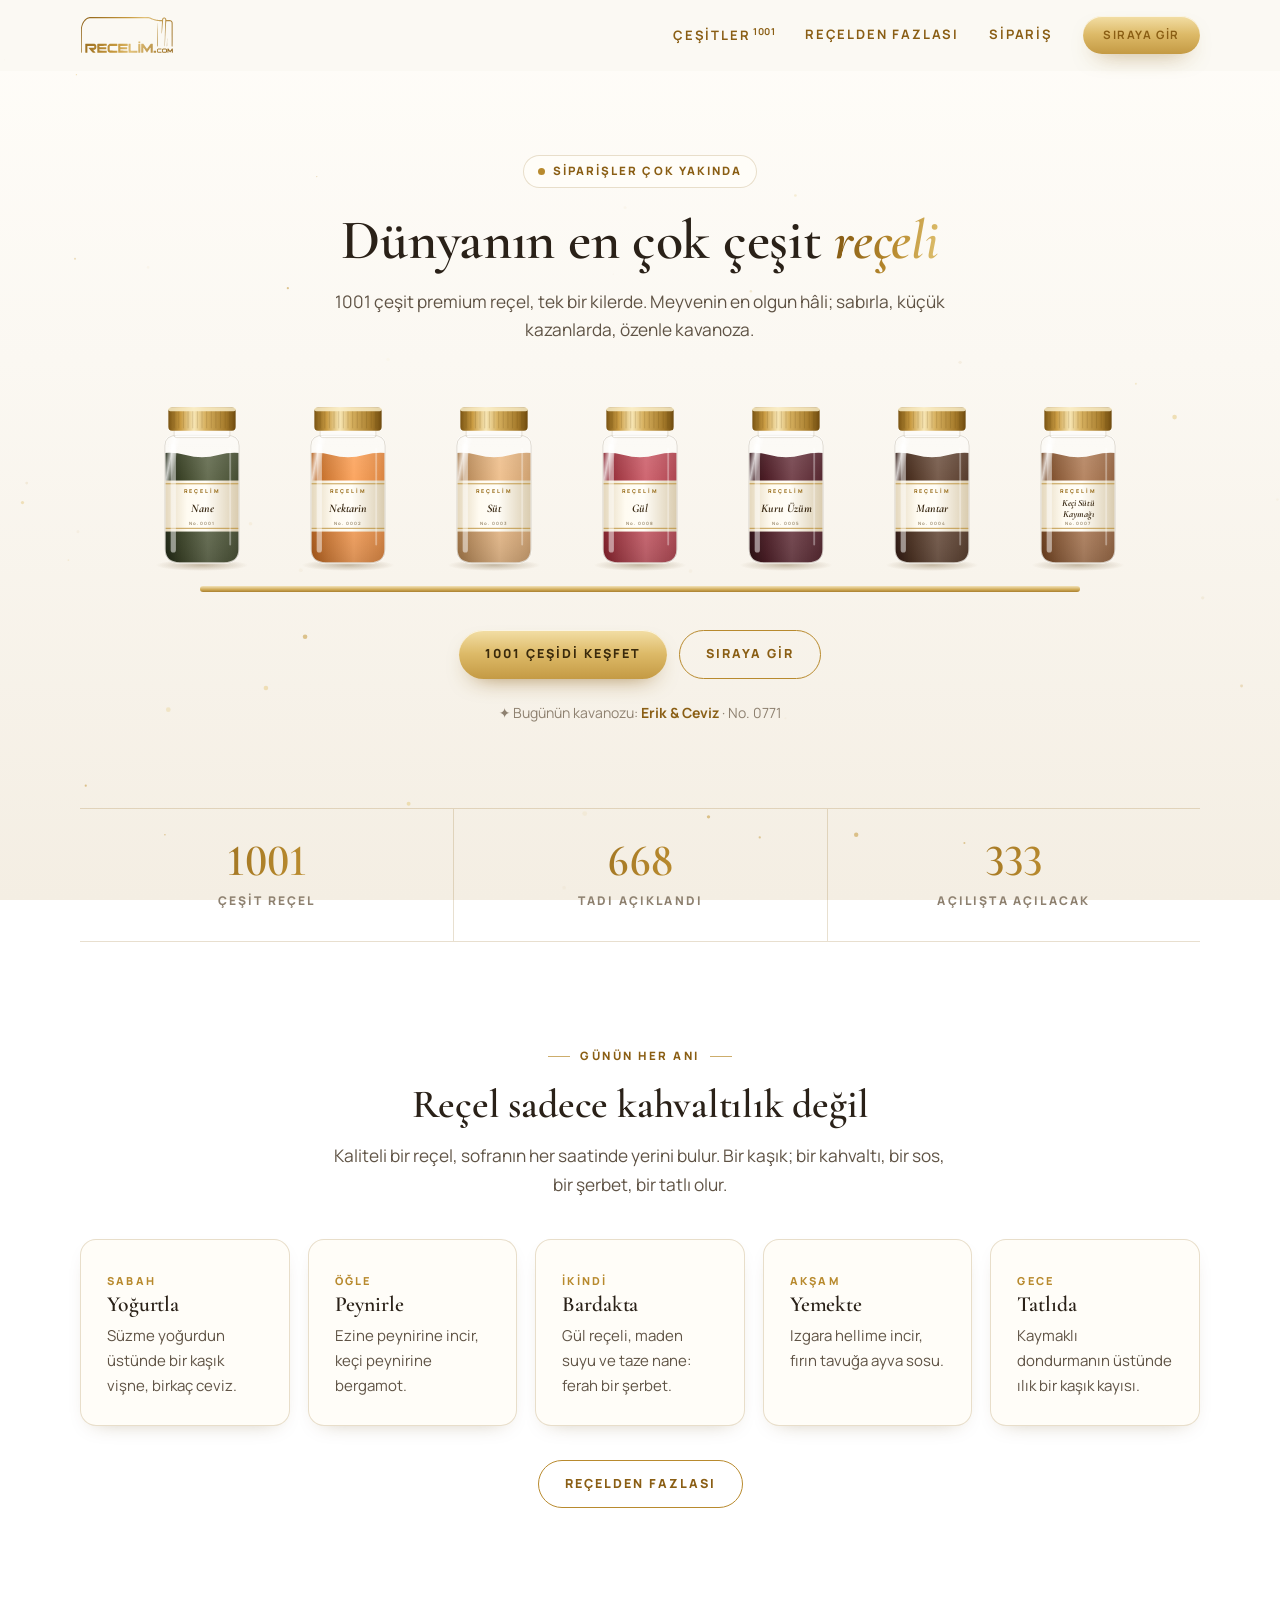
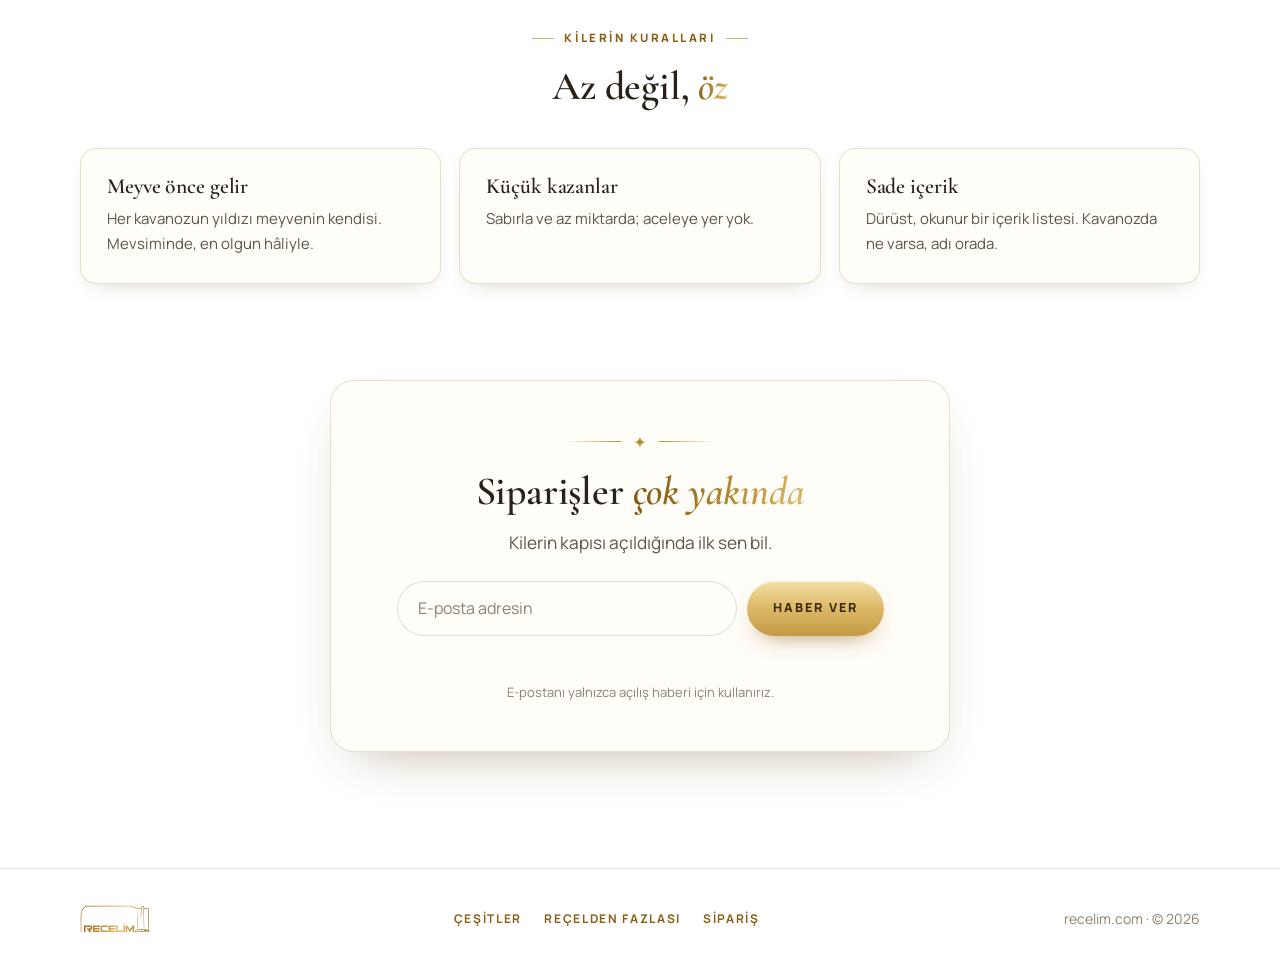
==== commit d91cbb52: "Denizli kaldırıldı; Bugünün kavanozu ve Şansına bir kavanoz eklendi Co-Authored-By: Claude Opus 5.5 " ====
--- a/index.html
+++ b/index.html
@@ -78,6 +78,7 @@
         <a class="btn btn--gold" href="cesitler.html" data-dust>1001 Çeşidi Keşfet</a>
         <a class="btn btn--line" href="yakinda.html" data-dust>Sıraya Gir</a>
       </div>
+      <p class="muted" id="today" style="margin-top:22px;font-size:14px" data-reveal="380"></p>
     </div>
   </section>
 
@@ -147,7 +148,7 @@
       <a href="fazlasi.html">Reçelden Fazlası</a>
       <a href="yakinda.html">Sipariş</a>
     </nav>
-    <span>Denizli · recelim.com · © <span data-year>2026</span></span>
+    <span>recelim.com · © <span data-year>2026</span></span>
   </div>
 </footer>
 
